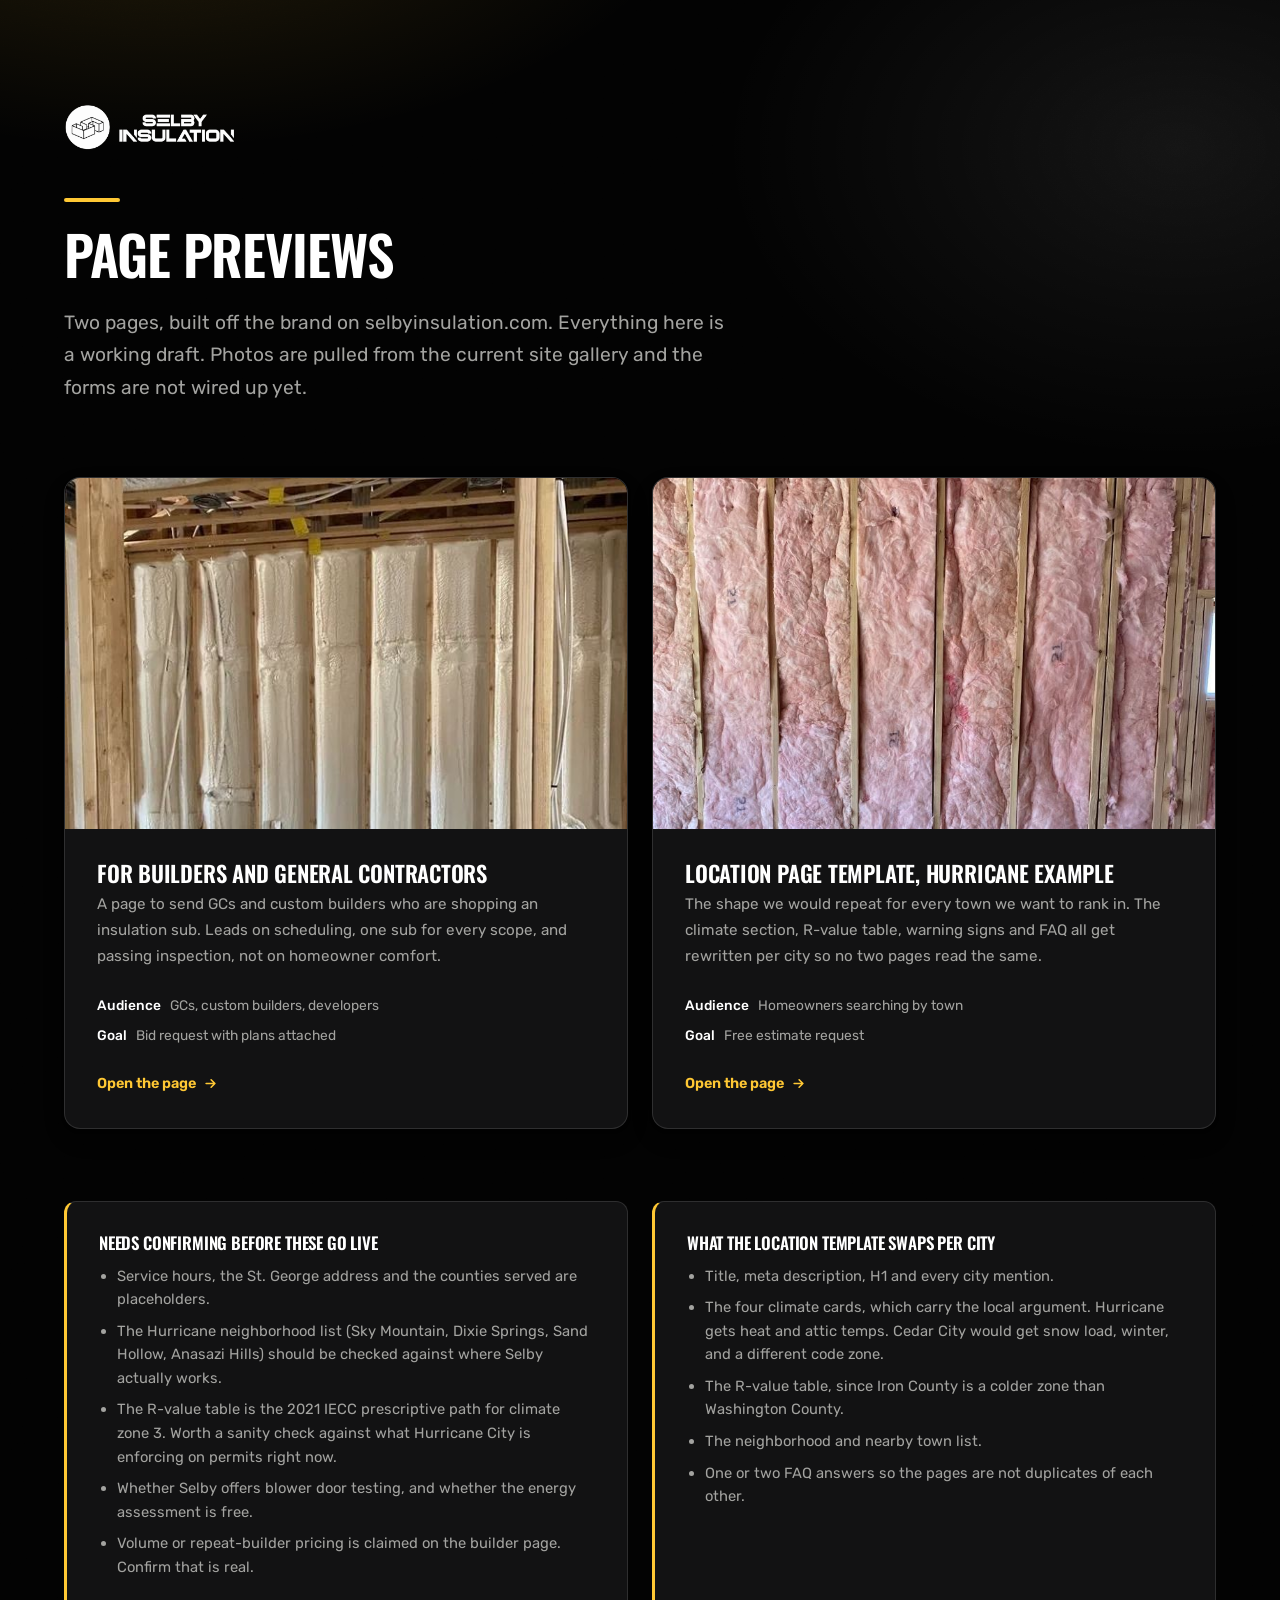
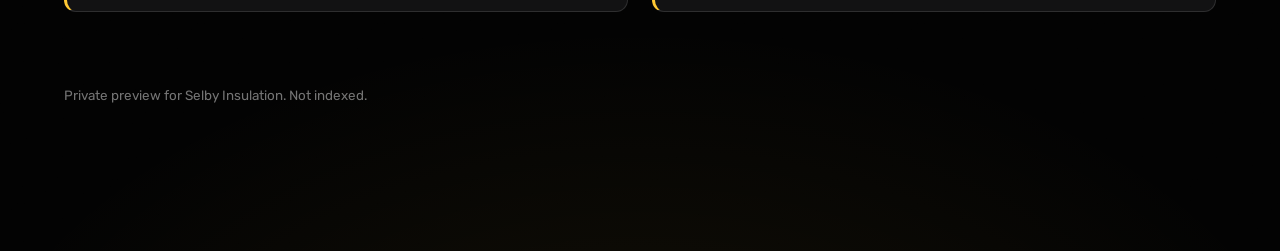
==== index.html @ 3b9122f4 "Selby Insulation preview: builder page and Hurricane location template Co-Authored-By: Claude Opus 5" ====
<!doctype html>
<html lang="en">
<head>
<meta charset="utf-8">
<meta name="viewport" content="width=device-width, initial-scale=1">
<title>Selby Insulation | Page Previews</title>
<meta name="description" content="Preview pages built for Selby Insulation: a builder and general contractor landing page, and a location service page template.">
<meta name="robots" content="noindex, nofollow">
<link rel="preconnect" href="https://fonts.googleapis.com">
<link rel="preconnect" href="https://fonts.gstatic.com" crossorigin>
<link href="https://fonts.googleapis.com/css2?family=Oswald:wght@400;500;600;700&family=Rubik:wght@300;400;500;600&display=swap" rel="stylesheet">
<link rel="stylesheet" href="assets/site.css">
<link rel="icon" href="assets/selby-logo-dark.png">
<style>
  .choice {
    display: block; text-decoration: none; color: inherit;
    background: var(--ink-2); border: 1px solid var(--line-dark);
    border-radius: 16px; overflow: hidden; box-shadow: var(--e2);
    transition: transform .34s var(--spring), box-shadow .34s var(--spring);
  }
  .choice:hover { transform: translateY(-6px); box-shadow: var(--e3); }
  .choice:active { transform: translateY(-1px); }
  .choice:focus-visible { outline: 3px solid var(--gold); outline-offset: 4px; }
  .choice-shot { position: relative; aspect-ratio: 16/10; overflow: hidden; background: #000; }
  .choice-shot img { width: 100%; height: 100%; object-fit: cover; object-position: top center; transition: transform .6s var(--spring); }
  .choice:hover .choice-shot img { transform: scale(1.03); }
  .choice-body { padding: var(--s4); }
  .choice-body h3 { color: #fff; margin-bottom: .5rem; }
  .choice-body p { color: var(--muted-dark); font-size: .95rem; }
  .choice-go {
    display: inline-flex; align-items: center; gap: .45rem;
    margin-top: var(--s3); font-size: .9rem; font-weight: 600; color: var(--gold);
  }
  .meta-list { list-style: none; margin: var(--s3) 0 0; padding: 0; display: grid; gap: .45rem; }
  .meta-list li { font-size: .86rem; color: var(--muted-dark); display: flex; gap: .55rem; }
  .meta-list strong { color: #fff; font-weight: 500; }
  .note {
    background: var(--ink-2); border: 1px solid var(--line-dark); border-left: 3px solid var(--gold);
    border-radius: 12px; padding: var(--s4);
  }
  .note h3 { color: #fff; font-size: 1.05rem; margin-bottom: .8rem; }
  .note ul { margin: 0; padding-left: 1.1rem; display: grid; gap: .5rem; }
  .note li { font-size: .92rem; color: var(--muted-dark); line-height: 1.6; }
  @media (min-width: 880px) { .choices { grid-template-columns: 1fr 1fr; } }
</style>
</head>
<body style="background: var(--ink);">

<main class="deep grain" style="min-height:100vh; padding: var(--s7) 0 var(--s8);">
  <div class="wrap">

    <img src="assets/selby-lockup-light.png" alt="Selby Insulation" style="height:46px; width:auto; display:block;">

    <div style="max-width:60ch; margin-top:var(--s5);">
      <div class="rule-gold"></div>
      <h1 style="color:#fff; font-size:clamp(2.2rem,5vw,3.4rem);">Page previews</h1>
      <p class="lede lede-dark" style="margin-top:var(--s3);">
        Two pages, built off the brand on selbyinsulation.com. Everything here is a working draft.
        Photos are pulled from the current site gallery and the forms are not wired up yet.
      </p>
    </div>

    <div class="grid choices" style="margin-top:var(--s6);">

      <a class="choice" href="builders/">
        <div class="choice-shot">
          <img src="assets/gallery-009.jpg" alt="">
        </div>
        <div class="choice-body">
          <h3>For builders and general contractors</h3>
          <p>A page to send GCs and custom builders who are shopping an insulation sub. Leads on
            scheduling, one sub for every scope, and passing inspection, not on homeowner comfort.</p>
          <ul class="meta-list">
            <li><strong>Audience</strong> GCs, custom builders, developers</li>
            <li><strong>Goal</strong> Bid request with plans attached</li>
          </ul>
          <span class="choice-go">Open the page
            <svg width="15" height="15" viewBox="0 0 24 24" fill="none" stroke="currentColor" stroke-width="2.6" stroke-linecap="round" stroke-linejoin="round" aria-hidden="true"><path d="M5 12h14M13 6l6 6-6 6"/></svg>
          </span>
        </div>
      </a>

      <a class="choice" href="hurricane-ut/">
        <div class="choice-shot">
          <img src="assets/gallery-005.jpg" alt="">
        </div>
        <div class="choice-body">
          <h3>Location page template, Hurricane example</h3>
          <p>The shape we would repeat for every town we want to rank in. The climate section, R-value
            table, warning signs and FAQ all get rewritten per city so no two pages read the same.</p>
          <ul class="meta-list">
            <li><strong>Audience</strong> Homeowners searching by town</li>
            <li><strong>Goal</strong> Free estimate request</li>
          </ul>
          <span class="choice-go">Open the page
            <svg width="15" height="15" viewBox="0 0 24 24" fill="none" stroke="currentColor" stroke-width="2.6" stroke-linecap="round" stroke-linejoin="round" aria-hidden="true"><path d="M5 12h14M13 6l6 6-6 6"/></svg>
          </span>
        </div>
      </a>

    </div>

    <div class="grid g2-lg" style="margin-top:var(--s6);">
      <div class="note">
        <h3>Needs confirming before these go live</h3>
        <ul>
          <li>Service hours, the St. George address and the counties served are placeholders.</li>
          <li>The Hurricane neighborhood list (Sky Mountain, Dixie Springs, Sand Hollow, Anasazi Hills) should be checked against where Selby actually works.</li>
          <li>The R-value table is the 2021 IECC prescriptive path for climate zone 3. Worth a sanity check against what Hurricane City is enforcing on permits right now.</li>
          <li>Whether Selby offers blower door testing, and whether the energy assessment is free.</li>
          <li>Volume or repeat-builder pricing is claimed on the builder page. Confirm that is real.</li>
        </ul>
      </div>
      <div class="note">
        <h3>What the location template swaps per city</h3>
        <ul>
          <li>Title, meta description, H1 and every city mention.</li>
          <li>The four climate cards, which carry the local argument. Hurricane gets heat and attic temps. Cedar City would get snow load, winter, and a different code zone.</li>
          <li>The R-value table, since Iron County is a colder zone than Washington County.</li>
          <li>The neighborhood and nearby town list.</li>
          <li>One or two FAQ answers so the pages are not duplicates of each other.</li>
        </ul>
      </div>
    </div>

    <p style="margin-top:var(--s6); font-size:.84rem; color:rgba(255,255,255,.45);">
      Private preview for Selby Insulation. Not indexed.
    </p>

  </div>
</main>

</body>
</html>
---- assets/site.css ----
/* Selby Insulation — shared preview styles
   Brand pulled from selbyinsulation.com: Oswald headings, Rubik body,
   black/white logo, gold accent rgba(255,200,52,1), 50px pill buttons. */

:root {
  --ink:        #020202;
  --ink-2:      #121213;   /* elevated dark surface */
  --ink-3:      #1d1d1f;   /* floating dark surface */
  --paper:      #ffffff;
  --bone:       #f5f4f2;   /* elevated light surface */
  --bone-2:     #ebe9e5;   /* floating light surface */
  --gold:       #ffc834;
  --gold-deep:  #e3a800;
  --muted:      #5c5c5c;
  --muted-dark: #a3a3a0;
  --line:       rgba(2, 2, 2, 0.11);
  --line-dark:  rgba(255, 255, 255, 0.12);

  /* spacing scale */
  --s1: 0.5rem;
  --s2: 1rem;
  --s3: 1.5rem;
  --s4: 2rem;
  --s5: 3rem;
  --s6: 4.5rem;
  --s7: 6.5rem;
  --s8: 9rem;

  /* elevation: neutral, dark, layered. never a colored glow. */
  --e1: 0 1px 2px rgba(0,0,0,.06), 0 2px 8px rgba(0,0,0,.05);
  --e2: 0 2px 4px rgba(0,0,0,.07), 0 10px 26px rgba(0,0,0,.08);
  --e3: 0 4px 8px rgba(0,0,0,.09), 0 20px 52px rgba(0,0,0,.13);

  --spring: cubic-bezier(.22,.9,.26,1);
}

* { box-sizing: border-box; }

html { scroll-behavior: smooth; }

body {
  margin: 0;
  background: var(--paper);
  color: var(--ink);
  font-family: Rubik, system-ui, -apple-system, sans-serif;
  font-size: 17px;
  font-weight: 400;
  line-height: 1.7;
  -webkit-font-smoothing: antialiased;
}

h1, h2, h3, h4, .display {
  font-family: Oswald, "Arial Narrow", system-ui, sans-serif;
  font-weight: 600;
  line-height: 1.04;
  letter-spacing: -0.02em;
  margin: 0;
  text-transform: uppercase;
}

h1 { font-size: clamp(2.5rem, 6.4vw, 4.4rem); }
h2 { font-size: clamp(1.9rem, 4.1vw, 2.9rem); }
h3 { font-size: clamp(1.15rem, 2vw, 1.4rem); letter-spacing: -0.01em; }
h4 { font-size: 1rem; letter-spacing: 0.01em; }

p { margin: 0 0 1.1em; }
p:last-child { margin-bottom: 0; }

a { color: inherit; }

/* ---------- layout ---------- */
.wrap { width: 100%; max-width: 1200px; margin: 0 auto; padding: 0 var(--s3); }
.wrap-tight { max-width: 880px; }
.section { padding: var(--s7) 0; }
.section-sm { padding: var(--s6) 0; }

.lede {
  font-size: clamp(1.05rem, 1.7vw, 1.2rem);
  line-height: 1.7;
  color: var(--muted);
}
.on-dark .lede, .lede-dark { color: var(--muted-dark); }

.rule-gold {
  width: 56px; height: 4px; background: var(--gold);
  border-radius: 2px; margin-bottom: var(--s3);
}

/* ---------- surfaces ---------- */
.surface-bone { background: var(--bone); }
.surface-ink  { background: var(--ink); color: var(--paper); }
.surface-ink h1, .surface-ink h2, .surface-ink h3, .surface-ink h4 { color: var(--paper); }

/* layered radial gradients + grain for dark sections */
.deep {
  position: relative;
  background:
    radial-gradient(900px 480px at 12% -8%,  rgba(255,200,52,.14), transparent 62%),
    radial-gradient(760px 520px at 92% 8%,   rgba(255,255,255,.07), transparent 60%),
    radial-gradient(1100px 700px at 50% 112%, rgba(255,200,52,.07), transparent 64%),
    var(--ink);
  isolation: isolate;
}
.grain::after {
  content: "";
  position: absolute; inset: 0;
  pointer-events: none;
  opacity: .5;
  mix-blend-mode: overlay;
  background-image: url("data:image/svg+xml,%3Csvg xmlns='http://www.w3.org/2000/svg' width='180' height='180'%3E%3Cfilter id='n'%3E%3CfeTurbulence type='fractalNoise' baseFrequency='.85' numOctaves='3' stitchTiles='stitch'/%3E%3CfeColorMatrix type='saturate' values='0'/%3E%3C/filter%3E%3Crect width='180' height='180' filter='url(%23n)' opacity='.42'/%3E%3C/svg%3E");
}
.deep > * { position: relative; z-index: 1; }

/* ---------- buttons ---------- */
.btn {
  position: relative;
  display: inline-flex; align-items: center; justify-content: center; gap: .55rem;
  font-family: Rubik, sans-serif;
  font-size: .95rem; font-weight: 600; letter-spacing: .005em;
  line-height: 1;
  padding: 1.0rem 1.75rem;
  border-radius: 50px;
  border: 1.5px solid transparent;
  text-decoration: none;
  cursor: pointer;
  overflow: hidden;
  transition: transform .28s var(--spring), opacity .2s linear;
  will-change: transform;
}
.btn > * { position: relative; z-index: 1; }
.btn::before {
  content: ""; position: absolute; inset: 0; z-index: 0;
  opacity: 0; transition: opacity .25s var(--spring);
}
.btn:hover { transform: translateY(-2px); }
.btn:hover::before { opacity: 1; }
.btn:active { transform: translateY(0) scale(.985); }
.btn:focus-visible { outline: 3px solid var(--gold); outline-offset: 3px; }

.btn-gold { background: var(--gold); color: var(--ink); box-shadow: var(--e2); }
.btn-gold::before { background: var(--gold-deep); }
.btn-gold:focus-visible { outline-color: var(--paper); }

.btn-ink { background: var(--ink); color: var(--paper); box-shadow: var(--e2); }
.btn-ink::before { background: #2a2a2c; }

.btn-ghost-dark { background: transparent; color: var(--paper); border-color: rgba(255,255,255,.4); }
.btn-ghost-dark::before { background: rgba(255,255,255,.1); }

.btn-ghost-light { background: transparent; color: var(--ink); border-color: rgba(2,2,2,.25); }
.btn-ghost-light::before { background: rgba(2,2,2,.06); }
.btn-ghost-light:focus-visible { outline-color: var(--ink); }

/* ---------- header ---------- */
.site-header {
  position: sticky; top: 0; z-index: 60;
  background: rgba(2,2,2,.94);
  backdrop-filter: blur(10px);
  border-bottom: 1px solid var(--line-dark);
}
.header-row {
  display: flex; align-items: center; justify-content: space-between;
  gap: var(--s3); min-height: 76px;
}
.brand { display: inline-flex; align-items: center; transition: opacity .2s linear; }
.brand img { height: 40px; width: auto; display: block; }
.brand:hover { opacity: .78; }
.brand:focus-visible { outline: 3px solid var(--gold); outline-offset: 5px; border-radius: 4px; }

.nav { display: none; gap: var(--s3); align-items: center; }
.nav a {
  font-size: .9rem; font-weight: 500; color: rgba(255,255,255,.76);
  text-decoration: none; padding: .4rem 0; position: relative;
  transition: opacity .2s linear;
}
.nav a::after {
  content: ""; position: absolute; left: 0; right: 0; bottom: 0; height: 2px;
  background: var(--gold); transform: scaleX(0); transform-origin: left;
  transition: transform .3s var(--spring);
}
.nav a:hover { opacity: 1; color: #fff; }
.nav a:hover::after { transform: scaleX(1); }
.nav a:focus-visible { outline: 3px solid var(--gold); outline-offset: 4px; border-radius: 3px; }

.header-cta { display: flex; align-items: center; gap: var(--s2); }
.phone-link {
  display: none; align-items: center; gap: .45rem;
  font-family: Oswald, sans-serif; font-size: 1.15rem; font-weight: 600;
  letter-spacing: .01em; color: #fff; text-decoration: none;
  transition: opacity .2s linear, transform .25s var(--spring);
}
.phone-link:hover { opacity: .8; transform: translateY(-1px); }
.phone-link:active { transform: translateY(0); }
.phone-link:focus-visible { outline: 3px solid var(--gold); outline-offset: 4px; border-radius: 4px; }

.phone-icon {
  display: inline-flex; align-items: center; justify-content: center;
  width: 44px; height: 44px; border-radius: 50%;
  border: 1.5px solid rgba(255,255,255,.35); color: #fff;
  transition: transform .25s var(--spring), opacity .2s linear;
}
.phone-icon:hover { transform: translateY(-2px); opacity: .85; }
.phone-icon:active { transform: translateY(0) scale(.96); }
.phone-icon:focus-visible { outline: 3px solid var(--gold); outline-offset: 3px; }

@media (min-width: 900px)  { .nav { display: flex; } }
@media (min-width: 680px)  { .phone-link { display: inline-flex; } .phone-icon { display: none; } }

/* ---------- trust bar ---------- */
.trustbar {
  background: var(--gold); color: var(--ink);
  font-size: .86rem; font-weight: 500;
}
.trustbar ul {
  list-style: none; margin: 0; padding: .7rem 0;
  display: flex; flex-wrap: wrap; justify-content: center;
  gap: .4rem var(--s4);
}
.trustbar li { display: flex; align-items: center; gap: .45rem; }
.trustbar svg { flex: none; }

/* ---------- cards ---------- */
.grid { display: grid; gap: var(--s3); }
@media (min-width: 640px) { .g2 { grid-template-columns: repeat(2, 1fr); } }
@media (min-width: 980px) { .g3 { grid-template-columns: repeat(3, 1fr); } }
@media (min-width: 980px) { .g2-lg { grid-template-columns: repeat(2, 1fr); } }
@media (min-width: 1040px) { .g4 { grid-template-columns: repeat(4, 1fr); } }

.card {
  background: var(--paper);
  border: 1px solid var(--line);
  border-radius: 14px;
  padding: var(--s4);
  box-shadow: var(--e1);
  transition: transform .34s var(--spring), box-shadow .34s var(--spring);
}
.card:hover { transform: translateY(-4px); box-shadow: var(--e3); }
.card h3 { margin-bottom: .6rem; }
.card p { font-size: .97rem; color: var(--muted); }

.card-dark {
  background: var(--ink-2);
  border: 1px solid var(--line-dark);
  color: var(--paper);
}
.card-dark p { color: var(--muted-dark); }

.card-num {
  font-family: Oswald, sans-serif; font-size: 1.05rem; font-weight: 600;
  width: 40px; height: 40px; border-radius: 50%;
  display: inline-flex; align-items: center; justify-content: center;
  background: var(--gold); color: var(--ink);
  margin-bottom: var(--s2);
}

.icon-chip {
  width: 44px; height: 44px; border-radius: 12px;
  display: inline-flex; align-items: center; justify-content: center;
  background: var(--ink); color: var(--gold);
  margin-bottom: var(--s3);
}
.card-dark .icon-chip { background: var(--gold); color: var(--ink); }

/* ---------- stats ---------- */
.stat-row { display: grid; gap: var(--s3); grid-template-columns: repeat(2, 1fr); }
@media (min-width: 820px) { .stat-row { grid-template-columns: repeat(4, 1fr); } }
.stat-num {
  font-family: Oswald, sans-serif; font-weight: 600;
  font-size: clamp(2rem, 3.4vw, 2.7rem); line-height: 1; letter-spacing: -0.02em;
}
.stat-label { font-size: .88rem; line-height: 1.45; color: var(--muted-dark); margin-top: .5rem; }
.surface-bone .stat-label, .on-light .stat-label { color: var(--muted); }

/* ---------- photos ---------- */
.photo {
  position: relative; overflow: hidden; border-radius: 14px;
  background: var(--bone-2); isolation: isolate;
}
.photo img {
  display: block; width: 100%; height: 100%; object-fit: cover;
  transition: transform .6s var(--spring);
}
.photo::before { /* color treatment layer */
  content: ""; position: absolute; inset: 0; z-index: 2;
  background: #cfc9bf;
  mix-blend-mode: multiply;
  opacity: .22;
  pointer-events: none;
}
.photo::after { /* legibility gradient */
  content: ""; position: absolute; inset: 0; z-index: 3;
  background: linear-gradient(to top, rgba(0,0,0,.6), rgba(0,0,0,.08) 46%, transparent 72%);
  pointer-events: none;
}
.photo-cap {
  position: absolute; z-index: 4; left: var(--s3); right: var(--s3); bottom: var(--s3);
  color: #fff; font-size: .88rem; font-weight: 500; line-height: 1.4;
}
a.photo:hover img, .photo-zoom:hover img { transform: scale(1.045); }

/* ---------- lists ---------- */
.ticklist { list-style: none; margin: 0; padding: 0; display: grid; gap: .85rem; }
.ticklist li { display: flex; gap: .7rem; align-items: flex-start; font-size: .98rem; line-height: 1.6; }
.ticklist svg { flex: none; margin-top: .28rem; color: var(--gold); }

/* ---------- spec table ---------- */
.spec {
  width: 100%; border-collapse: collapse; font-size: .96rem;
  background: var(--paper); border-radius: 14px; overflow: hidden;
  box-shadow: var(--e1); border: 1px solid var(--line);
}
.spec th, .spec td { text-align: left; padding: .95rem 1.1rem; border-bottom: 1px solid var(--line); }
.spec thead th {
  font-family: Oswald, sans-serif; font-weight: 600; text-transform: uppercase;
  letter-spacing: .01em; font-size: .9rem; background: var(--ink); color: var(--paper);
  border-bottom: none;
}
.spec tbody tr:last-child td { border-bottom: none; }
.spec tbody tr:nth-child(even) { background: var(--bone); }
.spec td:first-child { font-weight: 500; }

/* ---------- chips ---------- */
.chips { list-style: none; margin: 0; padding: 0; display: flex; flex-wrap: wrap; gap: .6rem; }
.chips li {
  font-size: .88rem; font-weight: 500; line-height: 1;
  padding: .62rem 1rem; border-radius: 50px;
  background: var(--paper); border: 1px solid var(--line); color: var(--ink);
  box-shadow: var(--e1);
}

/* ---------- FAQ ---------- */
.faq { border-top: 1px solid var(--line); }
.faq details { border-bottom: 1px solid var(--line); }
.faq summary {
  list-style: none; cursor: pointer; padding: 1.3rem 2.5rem 1.3rem 0; position: relative;
  font-family: Oswald, sans-serif; font-weight: 500; text-transform: uppercase;
  letter-spacing: -0.005em; font-size: clamp(1.02rem, 1.7vw, 1.18rem); line-height: 1.3;
  transition: opacity .2s linear;
}
.faq summary::-webkit-details-marker { display: none; }
.faq summary:hover { opacity: .68; }
.faq summary:focus-visible { outline: 3px solid var(--ink); outline-offset: 2px; border-radius: 4px; }
.faq summary::after {
  content: ""; position: absolute; right: .35rem; top: 50%;
  width: 13px; height: 13px; margin-top: -8px;
  border-right: 2.5px solid var(--ink); border-bottom: 2.5px solid var(--ink);
  transform: rotate(45deg);
  transition: transform .3s var(--spring);
}
.faq details[open] summary::after { transform: rotate(-135deg); margin-top: -3px; }
.faq .faq-body { padding: 0 0 1.4rem; color: var(--muted); font-size: .98rem; max-width: 70ch; }

/* ---------- form ---------- */
.form-card {
  background: var(--paper); border-radius: 18px; padding: var(--s4);
  box-shadow: var(--e3); border: 1px solid var(--line);
}
.field { display: block; margin-bottom: var(--s3); }
.field span {
  display: block; font-size: .82rem; font-weight: 500; letter-spacing: .01em;
  margin-bottom: .4rem; color: var(--muted);
}
.field input, .field select, .field textarea {
  width: 100%; font-family: Rubik, sans-serif; font-size: .97rem; color: var(--ink);
  padding: .8rem .95rem; border: 1.5px solid var(--line); border-radius: 10px;
  background: var(--bone);
}
.field textarea { min-height: 110px; resize: vertical; }
.field input:focus, .field select:focus, .field textarea:focus {
  outline: 3px solid var(--gold); outline-offset: 1px; border-color: var(--ink);
}
.form-note { font-size: .8rem; color: var(--muted); margin-top: var(--s2); line-height: 1.6; }

/* ---------- footer ---------- */
.site-footer { background: var(--ink); color: var(--muted-dark); font-size: .93rem; }
.site-footer a { color: rgba(255,255,255,.8); text-decoration: none; transition: opacity .2s linear; }
.site-footer a:hover { opacity: .65; }
.site-footer a:focus-visible { outline: 3px solid var(--gold); outline-offset: 3px; border-radius: 3px; }
.footer-grid { display: grid; gap: var(--s5); padding: var(--s6) 0 var(--s4); }
@media (min-width: 820px) { .footer-grid { grid-template-columns: 1.4fr 1fr 1fr; } }
.footer-head {
  font-family: Rubik, sans-serif; font-size: .95rem; font-weight: 500;
  color: #fff; margin-bottom: .9rem; text-transform: none; letter-spacing: 0;
}
.footer-list { list-style: none; margin: 0; padding: 0; display: grid; gap: .55rem; }
.footer-bottom {
  border-top: 1px solid var(--line-dark); padding: var(--s3) 0 var(--s4);
  display: grid; gap: var(--s3); justify-items: center; text-align: center;
  font-size: .82rem; color: rgba(255,255,255,.5);
}
.agency-credit { display: inline-flex; align-items: center; gap: .6rem; opacity: .7; transition: opacity .2s linear; }
.agency-credit:hover { opacity: 1; }
.agency-credit img { height: 25px; width: auto; display: block; }
.agency-credit span { font-size: .78rem; }

/* ---------- preview ribbon ---------- */
.preview-ribbon {
  background: var(--ink-3); color: rgba(255,255,255,.72);
  font-size: .78rem; letter-spacing: .01em;
  border-bottom: 1px solid var(--line-dark);
}
.preview-ribbon .wrap {
  display: flex; flex-wrap: wrap; gap: .4rem 1rem;
  align-items: center; justify-content: center; padding-top: .5rem; padding-bottom: .5rem;
}
.preview-ribbon a { color: var(--gold); text-decoration: none; font-weight: 500; transition: opacity .2s linear; }
.preview-ribbon a:hover { opacity: .7; }
.preview-ribbon a:focus-visible { outline: 2px solid var(--gold); outline-offset: 3px; border-radius: 3px; }

@media (prefers-reduced-motion: reduce) {
  *, *::before, *::after { transition-duration: .01ms !important; animation-duration: .01ms !important; }
  html { scroll-behavior: auto; }
}
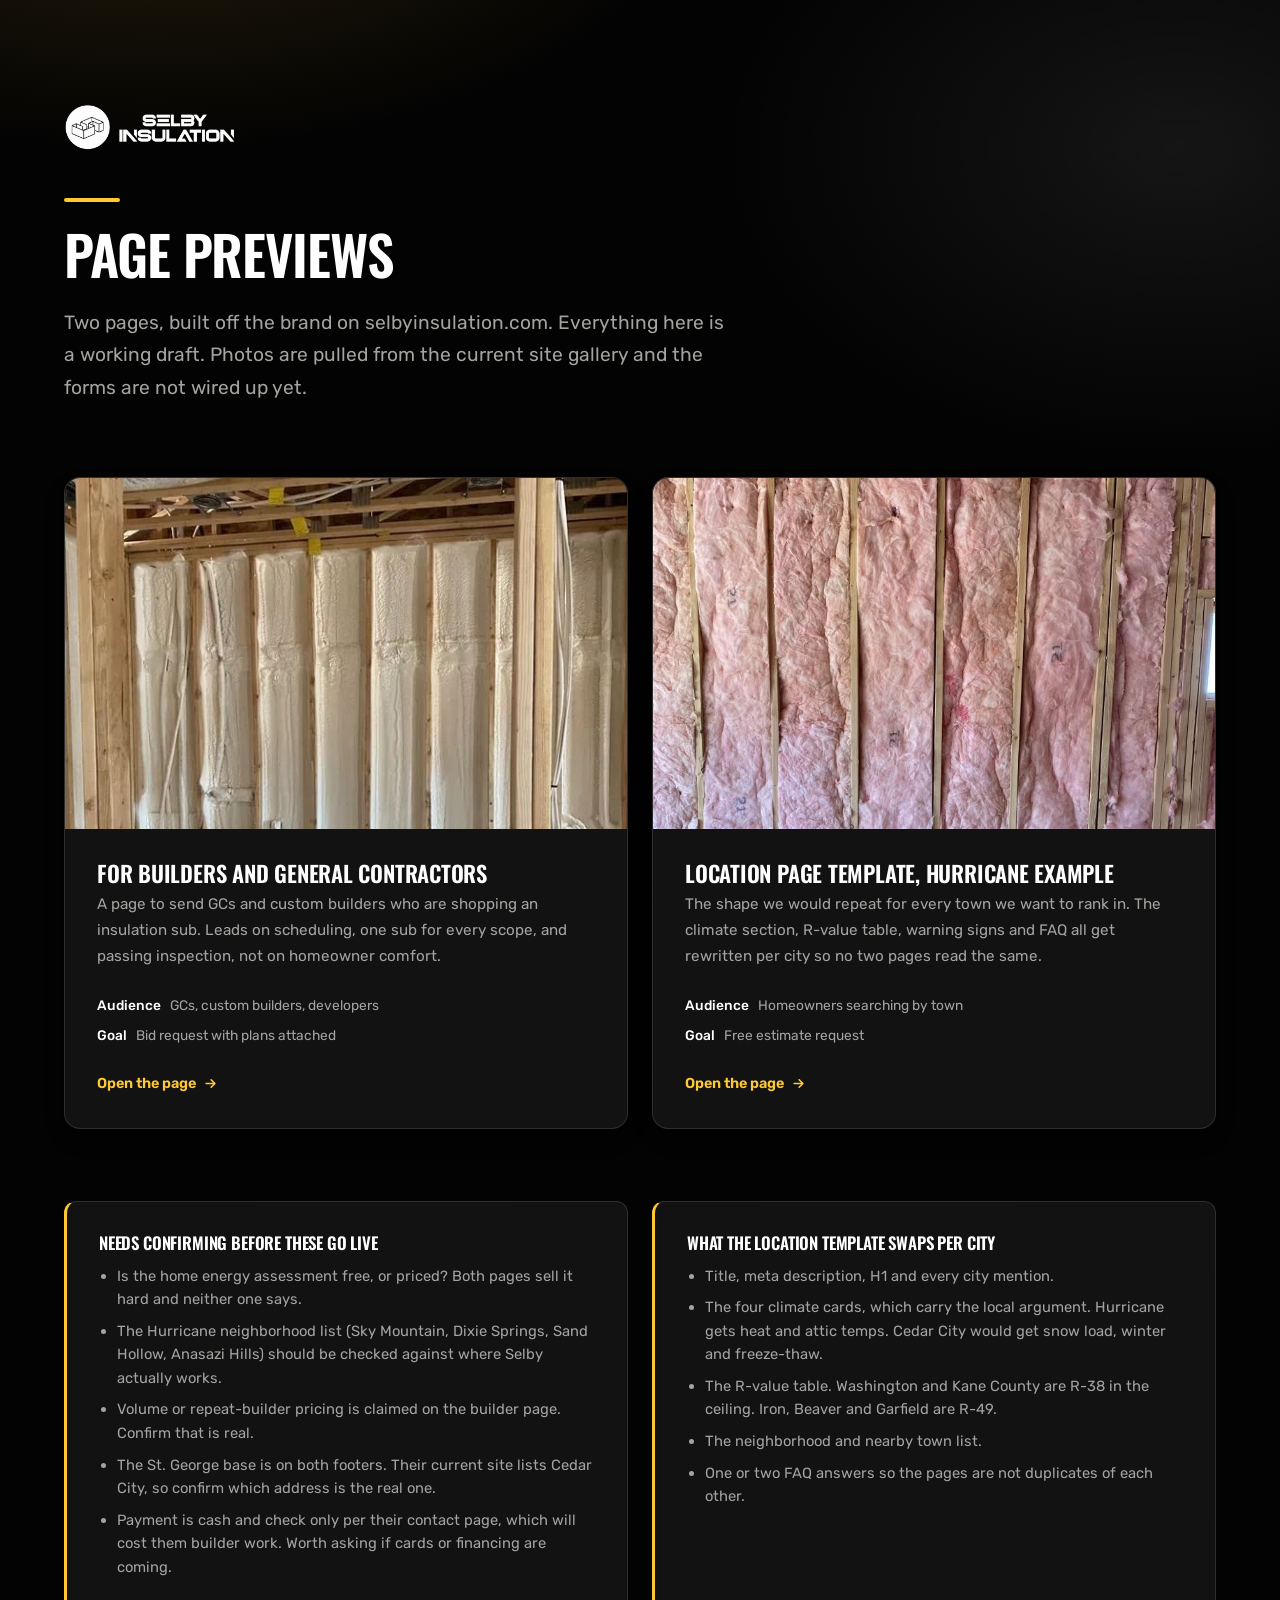
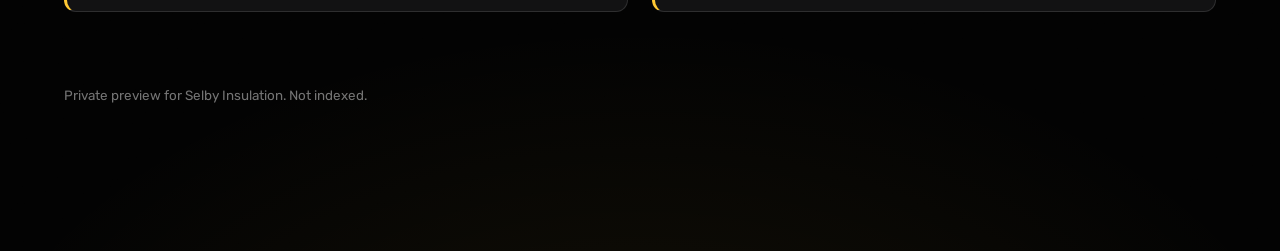
==== commit 78db3ec5: "Correct ceiling R-value to R-38 for Washington County; add verified service facts Co-Authored-By: Cl" ====
--- a/index.html
+++ b/index.html
@@ -104,19 +104,19 @@
       <div class="note">
         <h3>Needs confirming before these go live</h3>
         <ul>
-          <li>Service hours, the St. George address and the counties served are placeholders.</li>
+          <li>Is the home energy assessment free, or priced? Both pages sell it hard and neither one says.</li>
           <li>The Hurricane neighborhood list (Sky Mountain, Dixie Springs, Sand Hollow, Anasazi Hills) should be checked against where Selby actually works.</li>
-          <li>The R-value table is the 2021 IECC prescriptive path for climate zone 3. Worth a sanity check against what Hurricane City is enforcing on permits right now.</li>
-          <li>Whether Selby offers blower door testing, and whether the energy assessment is free.</li>
           <li>Volume or repeat-builder pricing is claimed on the builder page. Confirm that is real.</li>
+          <li>The St. George base is on both footers. Their current site lists Cedar City, so confirm which address is the real one.</li>
+          <li>Payment is cash and check only per their contact page, which will cost them builder work. Worth asking if cards or financing are coming.</li>
         </ul>
       </div>
       <div class="note">
         <h3>What the location template swaps per city</h3>
         <ul>
           <li>Title, meta description, H1 and every city mention.</li>
-          <li>The four climate cards, which carry the local argument. Hurricane gets heat and attic temps. Cedar City would get snow load, winter, and a different code zone.</li>
-          <li>The R-value table, since Iron County is a colder zone than Washington County.</li>
+          <li>The four climate cards, which carry the local argument. Hurricane gets heat and attic temps. Cedar City would get snow load, winter and freeze-thaw.</li>
+          <li>The R-value table. Washington and Kane County are R-38 in the ceiling. Iron, Beaver and Garfield are R-49.</li>
           <li>The neighborhood and nearby town list.</li>
           <li>One or two FAQ answers so the pages are not duplicates of each other.</li>
         </ul>
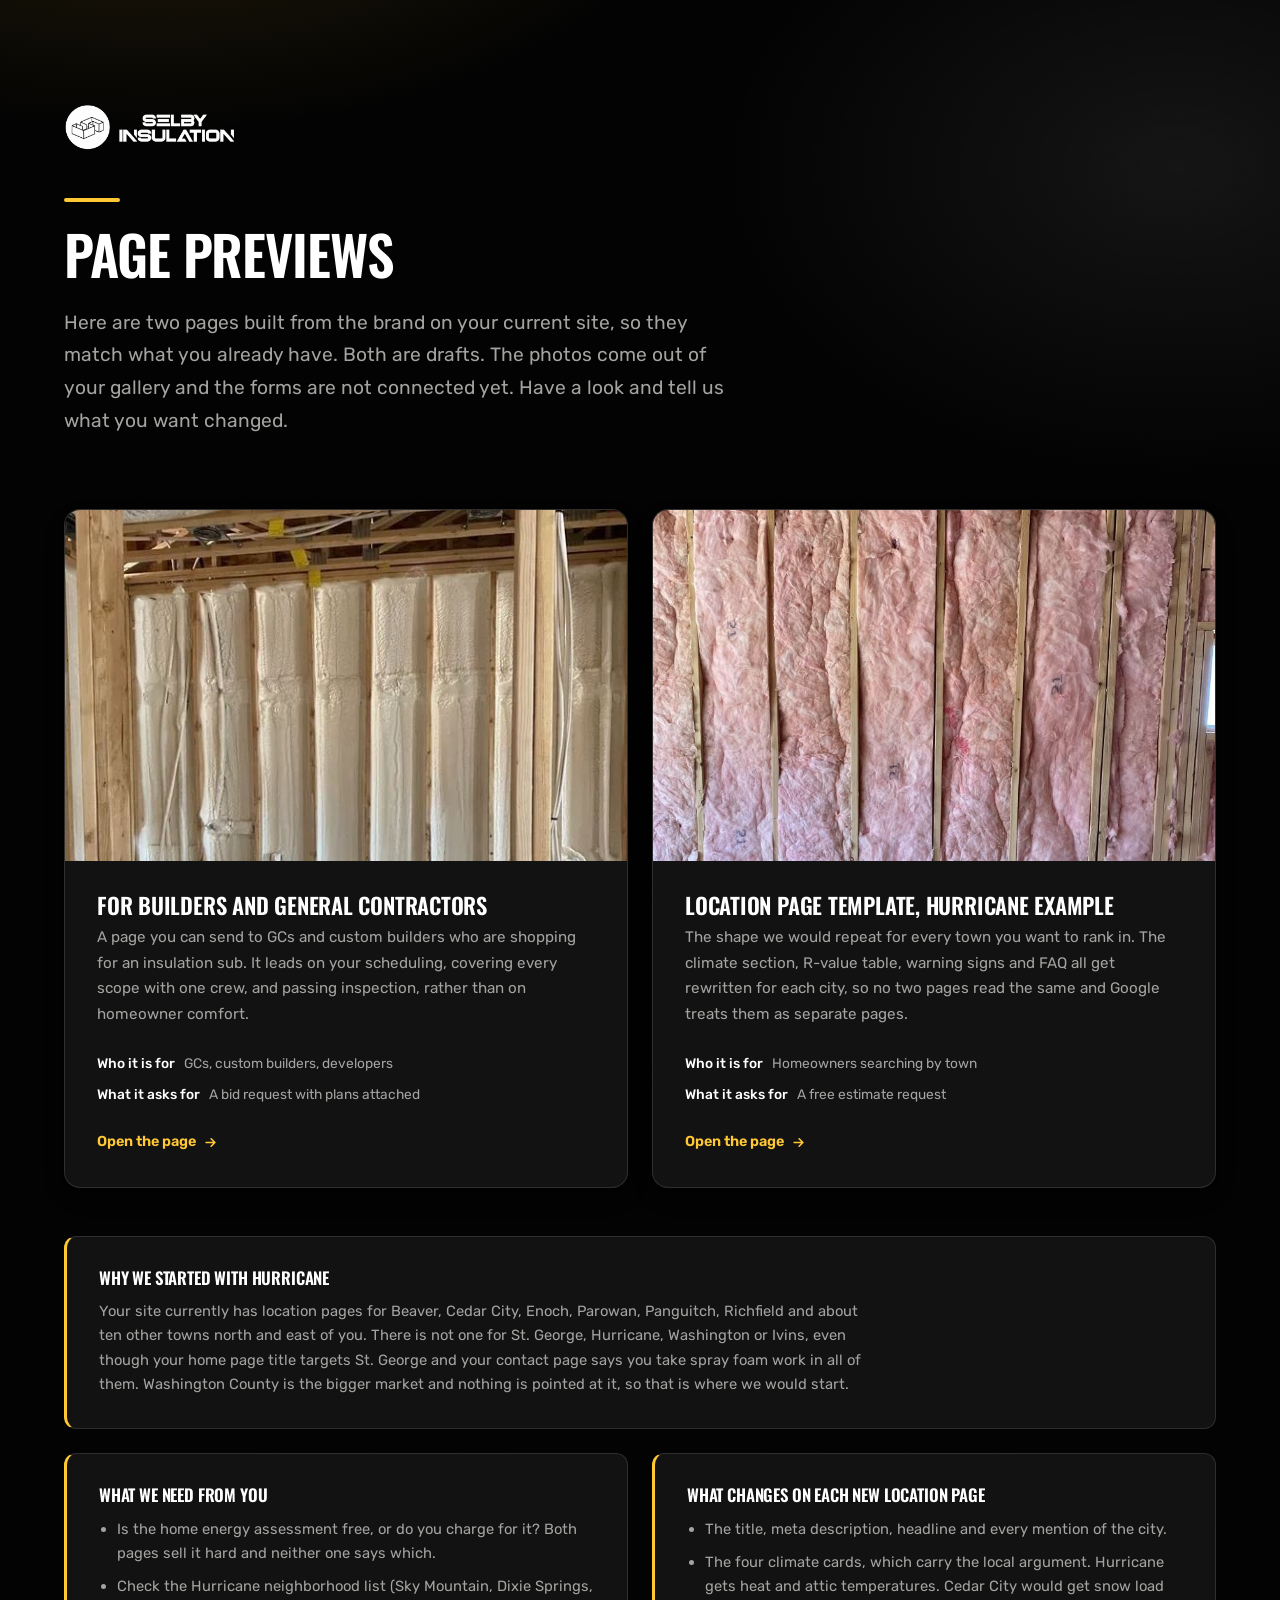
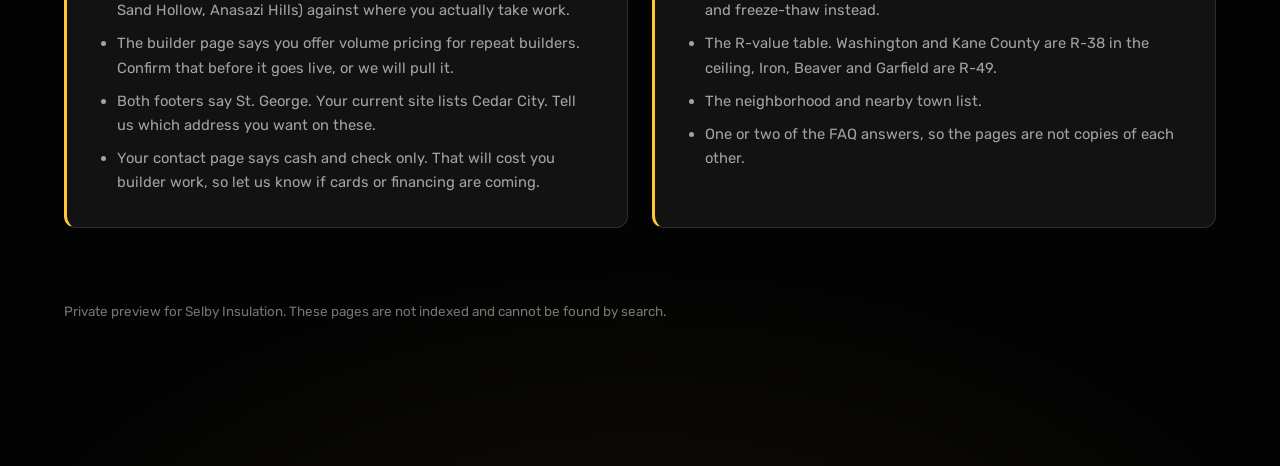
==== commit 0a3d5d28: "Rewrite the preview hub so it speaks to Selby, not about them Co-Authored-By: Claude Opus 5 (1M cont" ====
--- a/index.html
+++ b/index.html
@@ -4,7 +4,7 @@
 <meta charset="utf-8">
 <meta name="viewport" content="width=device-width, initial-scale=1">
 <title>Selby Insulation | Page Previews</title>
-<meta name="description" content="Preview pages built for Selby Insulation: a builder and general contractor landing page, and a location service page template.">
+<meta name="description" content="Two draft pages for Selby Insulation: a landing page for builders and general contractors, and a location page template using Hurricane as the example.">
 <meta name="robots" content="noindex, nofollow">
 <link rel="preconnect" href="https://fonts.googleapis.com">
 <link rel="preconnect" href="https://fonts.gstatic.com" crossorigin>
@@ -39,8 +39,9 @@
     border-radius: 12px; padding: var(--s4);
   }
   .note h3 { color: #fff; font-size: 1.05rem; margin-bottom: .8rem; }
-  .note ul { margin: 0; padding-left: 1.1rem; display: grid; gap: .5rem; }
-  .note li { font-size: .92rem; color: var(--muted-dark); line-height: 1.6; }
+  .note p, .note li { font-size: .92rem; color: var(--muted-dark); line-height: 1.65; }
+  .note ul { margin: 0; padding-left: 1.1rem; display: grid; gap: .55rem; }
+  .note-wide p { max-width: 86ch; }
   @media (min-width: 880px) { .choices { grid-template-columns: 1fr 1fr; } }
 </style>
 </head>
@@ -51,12 +52,13 @@
 
     <img src="assets/selby-lockup-light.png" alt="Selby Insulation" style="height:46px; width:auto; display:block;">
 
-    <div style="max-width:60ch; margin-top:var(--s5);">
+    <div style="max-width:62ch; margin-top:var(--s5);">
       <div class="rule-gold"></div>
       <h1 style="color:#fff; font-size:clamp(2.2rem,5vw,3.4rem);">Page previews</h1>
       <p class="lede lede-dark" style="margin-top:var(--s3);">
-        Two pages, built off the brand on selbyinsulation.com. Everything here is a working draft.
-        Photos are pulled from the current site gallery and the forms are not wired up yet.
+        Here are two pages built from the brand on your current site, so they match what you already
+        have. Both are drafts. The photos come out of your gallery and the forms are not connected
+        yet. Have a look and tell us what you want changed.
       </p>
     </div>
 
@@ -68,11 +70,12 @@
         </div>
         <div class="choice-body">
           <h3>For builders and general contractors</h3>
-          <p>A page to send GCs and custom builders who are shopping an insulation sub. Leads on
-            scheduling, one sub for every scope, and passing inspection, not on homeowner comfort.</p>
+          <p>A page you can send to GCs and custom builders who are shopping for an insulation sub. It
+            leads on your scheduling, covering every scope with one crew, and passing inspection,
+            rather than on homeowner comfort.</p>
           <ul class="meta-list">
-            <li><strong>Audience</strong> GCs, custom builders, developers</li>
-            <li><strong>Goal</strong> Bid request with plans attached</li>
+            <li><strong>Who it is for</strong> GCs, custom builders, developers</li>
+            <li><strong>What it asks for</strong> A bid request with plans attached</li>
           </ul>
           <span class="choice-go">Open the page
             <svg width="15" height="15" viewBox="0 0 24 24" fill="none" stroke="currentColor" stroke-width="2.6" stroke-linecap="round" stroke-linejoin="round" aria-hidden="true"><path d="M5 12h14M13 6l6 6-6 6"/></svg>
@@ -86,11 +89,12 @@
         </div>
         <div class="choice-body">
           <h3>Location page template, Hurricane example</h3>
-          <p>The shape we would repeat for every town we want to rank in. The climate section, R-value
-            table, warning signs and FAQ all get rewritten per city so no two pages read the same.</p>
+          <p>The shape we would repeat for every town you want to rank in. The climate section, R-value
+            table, warning signs and FAQ all get rewritten for each city, so no two pages read the
+            same and Google treats them as separate pages.</p>
           <ul class="meta-list">
-            <li><strong>Audience</strong> Homeowners searching by town</li>
-            <li><strong>Goal</strong> Free estimate request</li>
+            <li><strong>Who it is for</strong> Homeowners searching by town</li>
+            <li><strong>What it asks for</strong> A free estimate request</li>
           </ul>
           <span class="choice-go">Open the page
             <svg width="15" height="15" viewBox="0 0 24 24" fill="none" stroke="currentColor" stroke-width="2.6" stroke-linecap="round" stroke-linejoin="round" aria-hidden="true"><path d="M5 12h14M13 6l6 6-6 6"/></svg>
@@ -100,31 +104,47 @@
 
     </div>
 
-    <div class="grid g2-lg" style="margin-top:var(--s6);">
+    <div class="note note-wide" style="margin-top:var(--s5);">
+      <h3>Why we started with Hurricane</h3>
+      <p>Your site currently has location pages for Beaver, Cedar City, Enoch, Parowan, Panguitch,
+        Richfield and about ten other towns north and east of you. There is not one for St. George,
+        Hurricane, Washington or Ivins, even though your home page title targets St. George and your
+        contact page says you take spray foam work in all of them. Washington County is the bigger
+        market and nothing is pointed at it, so that is where we would start.</p>
+    </div>
+
+    <div class="grid g2-lg" style="margin-top:var(--s3);">
       <div class="note">
-        <h3>Needs confirming before these go live</h3>
+        <h3>What we need from you</h3>
         <ul>
-          <li>Is the home energy assessment free, or priced? Both pages sell it hard and neither one says.</li>
-          <li>The Hurricane neighborhood list (Sky Mountain, Dixie Springs, Sand Hollow, Anasazi Hills) should be checked against where Selby actually works.</li>
-          <li>Volume or repeat-builder pricing is claimed on the builder page. Confirm that is real.</li>
-          <li>The St. George base is on both footers. Their current site lists Cedar City, so confirm which address is the real one.</li>
-          <li>Payment is cash and check only per their contact page, which will cost them builder work. Worth asking if cards or financing are coming.</li>
+          <li>Is the home energy assessment free, or do you charge for it? Both pages sell it hard and
+            neither one says which.</li>
+          <li>Check the Hurricane neighborhood list (Sky Mountain, Dixie Springs, Sand Hollow, Anasazi
+            Hills) against where you actually take work.</li>
+          <li>The builder page says you offer volume pricing for repeat builders. Confirm that before
+            it goes live, or we will pull it.</li>
+          <li>Both footers say St. George. Your current site lists Cedar City. Tell us which address
+            you want on these.</li>
+          <li>Your contact page says cash and check only. That will cost you builder work, so let us
+            know if cards or financing are coming.</li>
         </ul>
       </div>
       <div class="note">
-        <h3>What the location template swaps per city</h3>
+        <h3>What changes on each new location page</h3>
         <ul>
-          <li>Title, meta description, H1 and every city mention.</li>
-          <li>The four climate cards, which carry the local argument. Hurricane gets heat and attic temps. Cedar City would get snow load, winter and freeze-thaw.</li>
-          <li>The R-value table. Washington and Kane County are R-38 in the ceiling. Iron, Beaver and Garfield are R-49.</li>
+          <li>The title, meta description, headline and every mention of the city.</li>
+          <li>The four climate cards, which carry the local argument. Hurricane gets heat and attic
+            temperatures. Cedar City would get snow load and freeze-thaw instead.</li>
+          <li>The R-value table. Washington and Kane County are R-38 in the ceiling, Iron, Beaver and
+            Garfield are R-49.</li>
           <li>The neighborhood and nearby town list.</li>
-          <li>One or two FAQ answers so the pages are not duplicates of each other.</li>
+          <li>One or two of the FAQ answers, so the pages are not copies of each other.</li>
         </ul>
       </div>
     </div>
 
     <p style="margin-top:var(--s6); font-size:.84rem; color:rgba(255,255,255,.45);">
-      Private preview for Selby Insulation. Not indexed.
+      Private preview for Selby Insulation. These pages are not indexed and cannot be found by search.
     </p>
 
   </div>
--- a/assets/site.css
+++ b/assets/site.css
@@ -319,6 +319,32 @@
 .spec tbody tr:nth-child(even) { background: var(--bone); }
 .spec td:first-child { font-weight: 500; }
 
+/* ---------- hero sub-line and badge list (mirrors their site hero) ---------- */
+.hero-sub {
+  font-family: Oswald, sans-serif; font-weight: 400;
+  font-size: clamp(1.05rem, 2vw, 1.35rem); letter-spacing: .005em;
+  text-transform: uppercase; color: var(--gold);
+  margin: .9rem 0 0;
+}
+.hero-badges {
+  list-style: none; margin: var(--s4) 0 0; padding: 0;
+  display: flex; flex-wrap: wrap; gap: .5rem .55rem;
+}
+.hero-badges li {
+  font-size: .82rem; font-weight: 500; line-height: 1; color: rgba(255,255,255,.9);
+  padding: .55rem .9rem; border-radius: 50px;
+  border: 1px solid rgba(255,255,255,.22);
+  background: rgba(255,255,255,.06);
+}
+
+/* ---------- free-estimate band ---------- */
+.band { background: var(--ink-2); border-top: 1px solid var(--line-dark); border-bottom: 1px solid var(--line-dark); }
+.band-inner {
+  display: flex; flex-wrap: wrap; align-items: center; justify-content: space-between;
+  gap: var(--s3); padding-top: var(--s5); padding-bottom: var(--s5);
+}
+.band h3 { font-size: clamp(1.3rem, 2.6vw, 1.75rem); }
+
 /* ---------- chips ---------- */
 .chips { list-style: none; margin: 0; padding: 0; display: flex; flex-wrap: wrap; gap: .6rem; }
 .chips li {
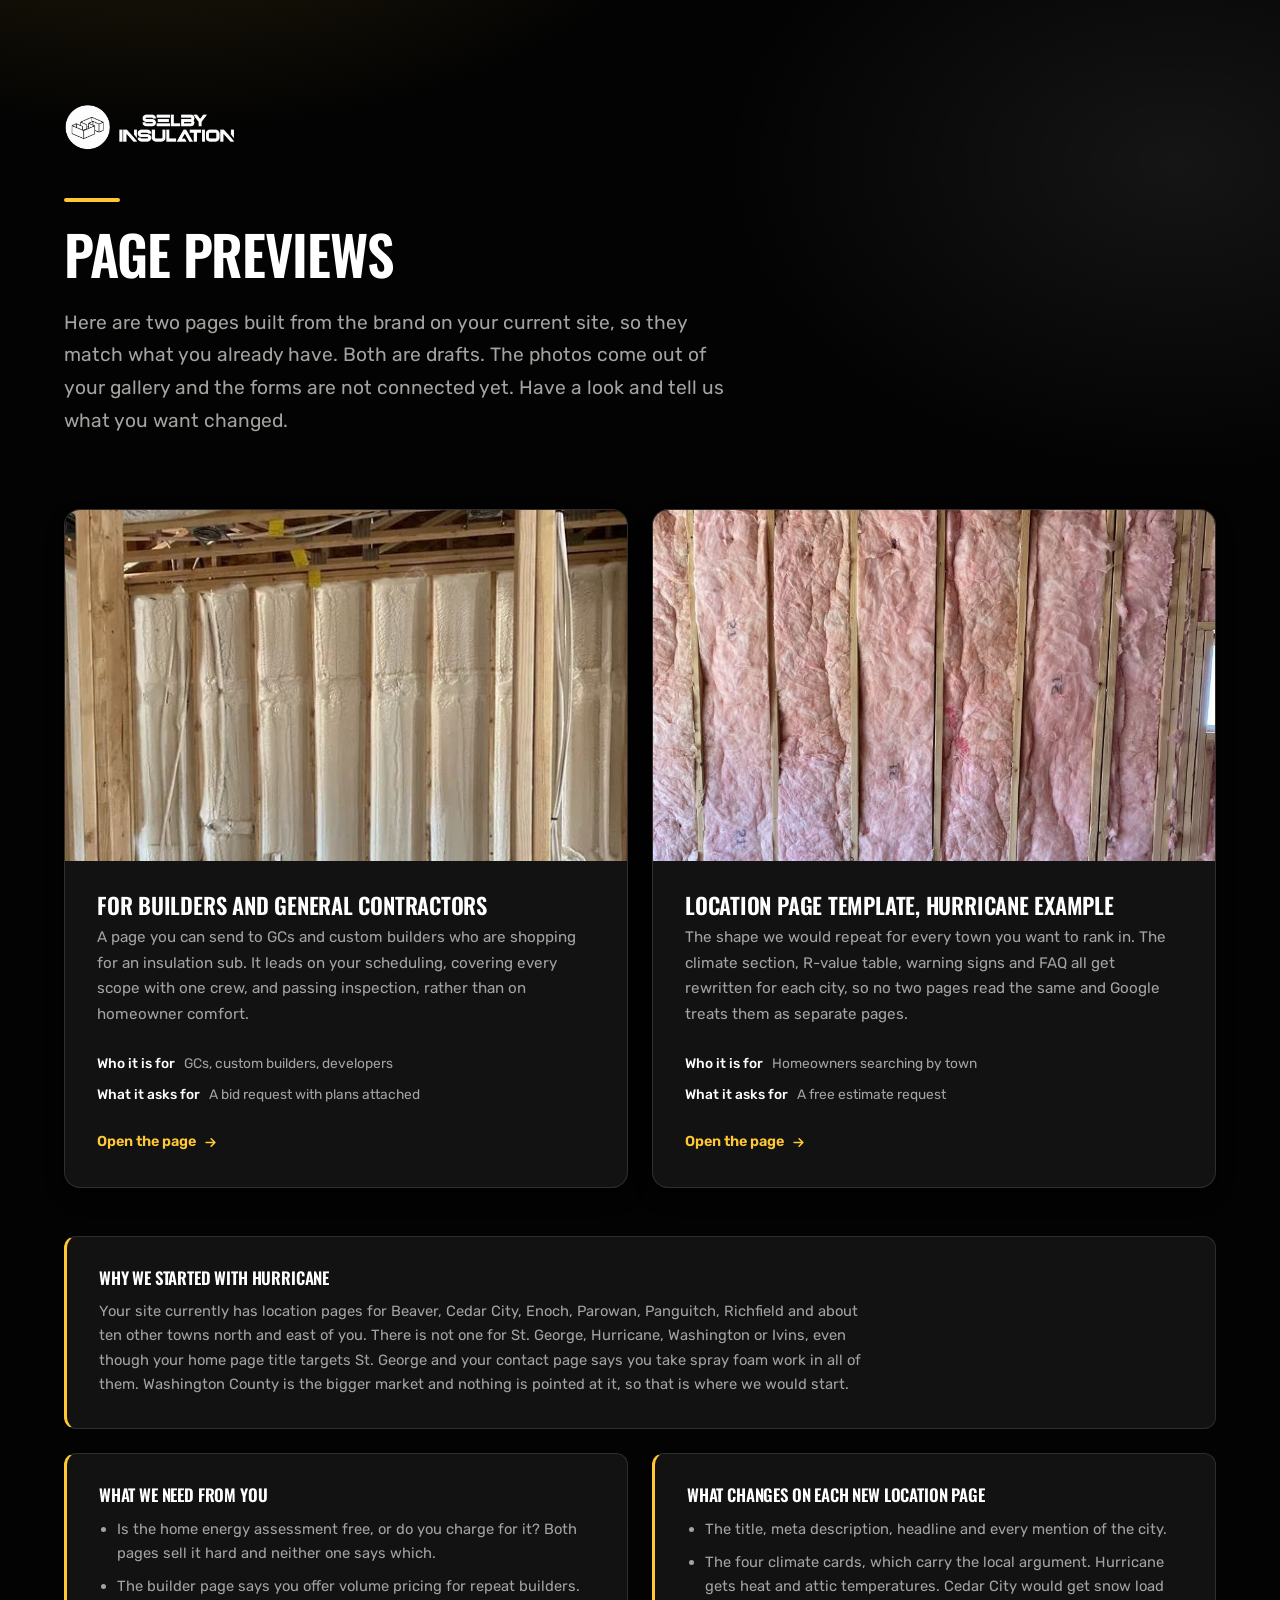
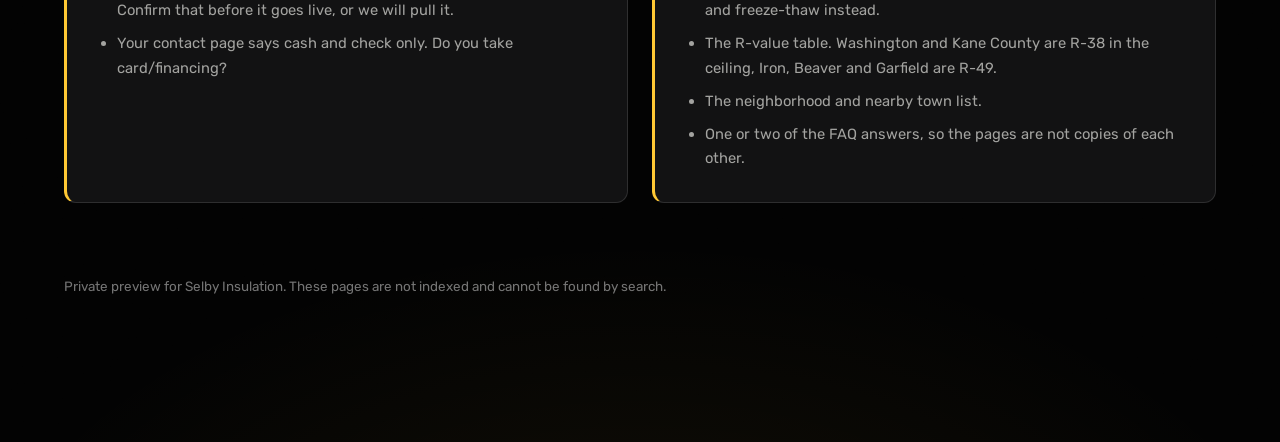
==== commit 6a25b5c6: "Trim the questions list on the preview hub Co-Authored-By: Claude Opus 5 (1M context) <noreply@anthr" ====
--- a/index.html
+++ b/index.html
@@ -119,14 +119,9 @@
         <ul>
           <li>Is the home energy assessment free, or do you charge for it? Both pages sell it hard and
             neither one says which.</li>
-          <li>Check the Hurricane neighborhood list (Sky Mountain, Dixie Springs, Sand Hollow, Anasazi
-            Hills) against where you actually take work.</li>
           <li>The builder page says you offer volume pricing for repeat builders. Confirm that before
             it goes live, or we will pull it.</li>
-          <li>Both footers say St. George. Your current site lists Cedar City. Tell us which address
-            you want on these.</li>
-          <li>Your contact page says cash and check only. That will cost you builder work, so let us
-            know if cards or financing are coming.</li>
+          <li>Your contact page says cash and check only. Do you take card/financing?</li>
         </ul>
       </div>
       <div class="note">
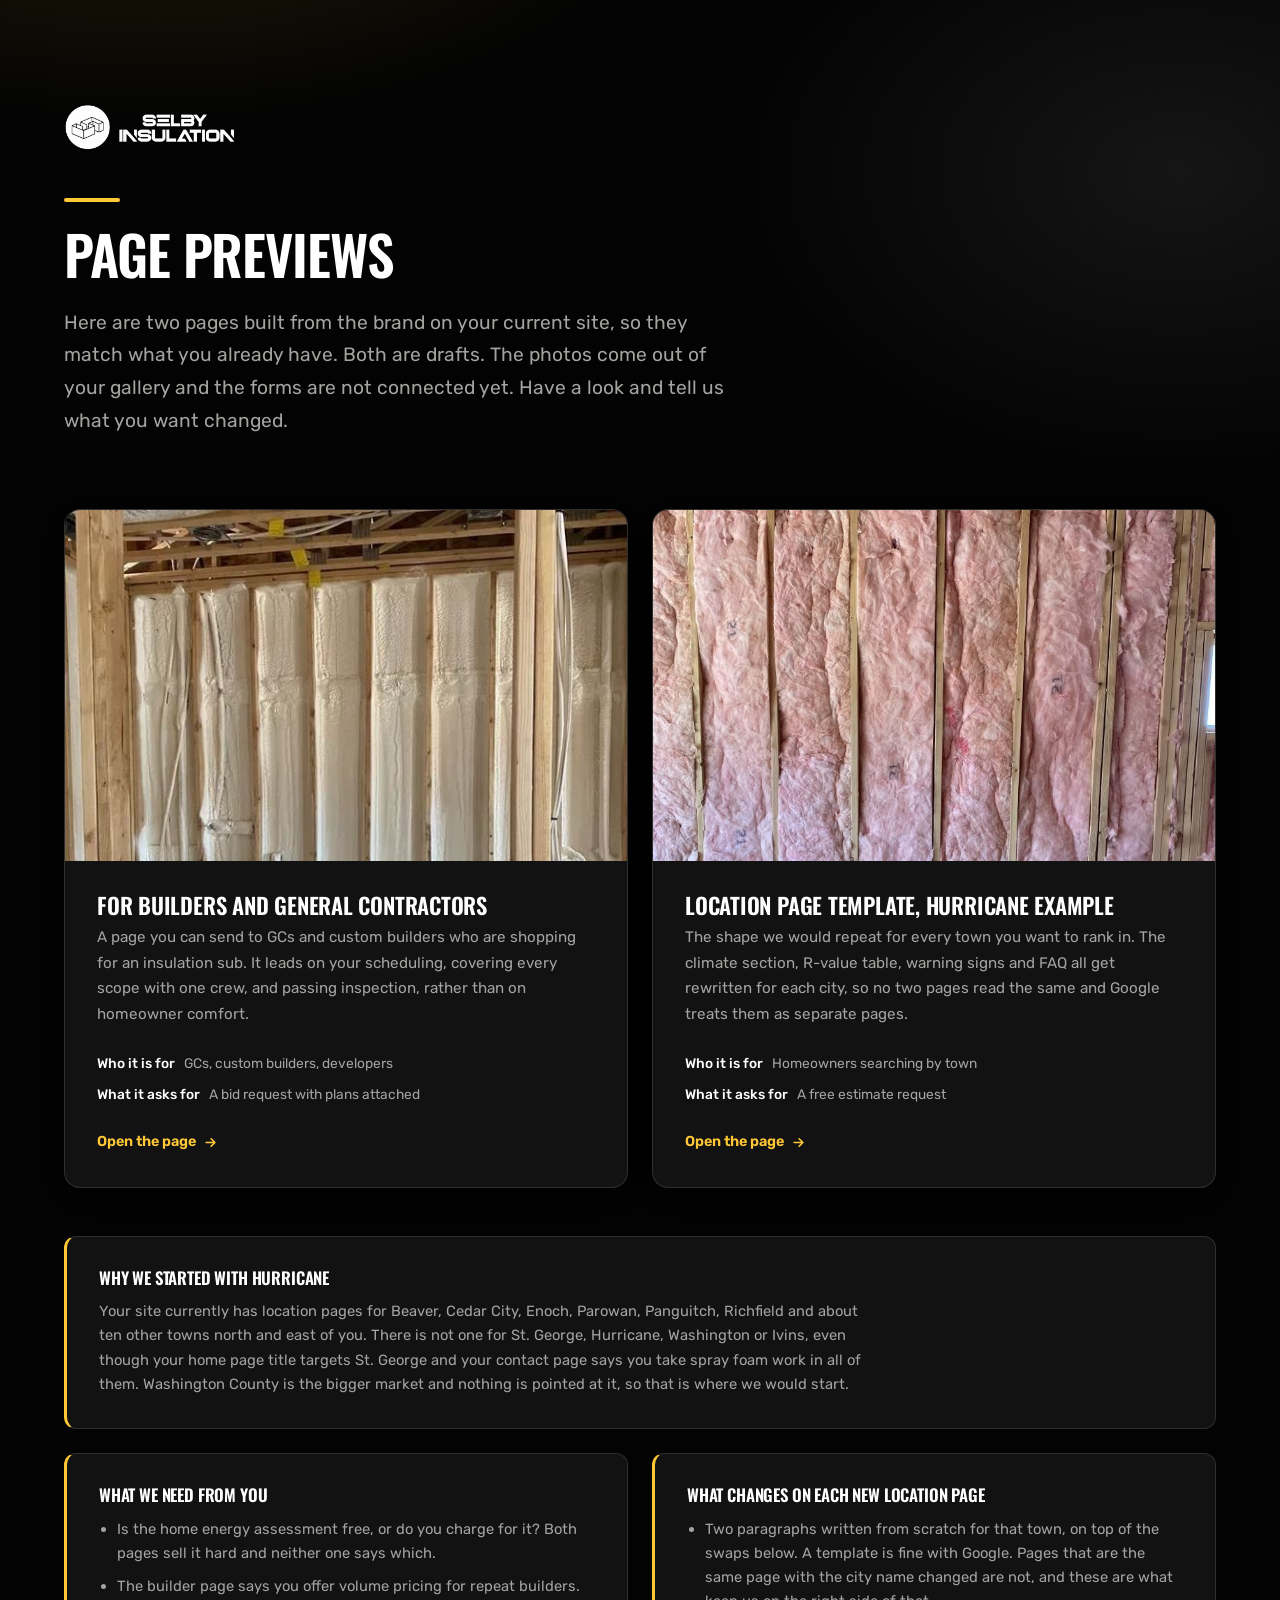
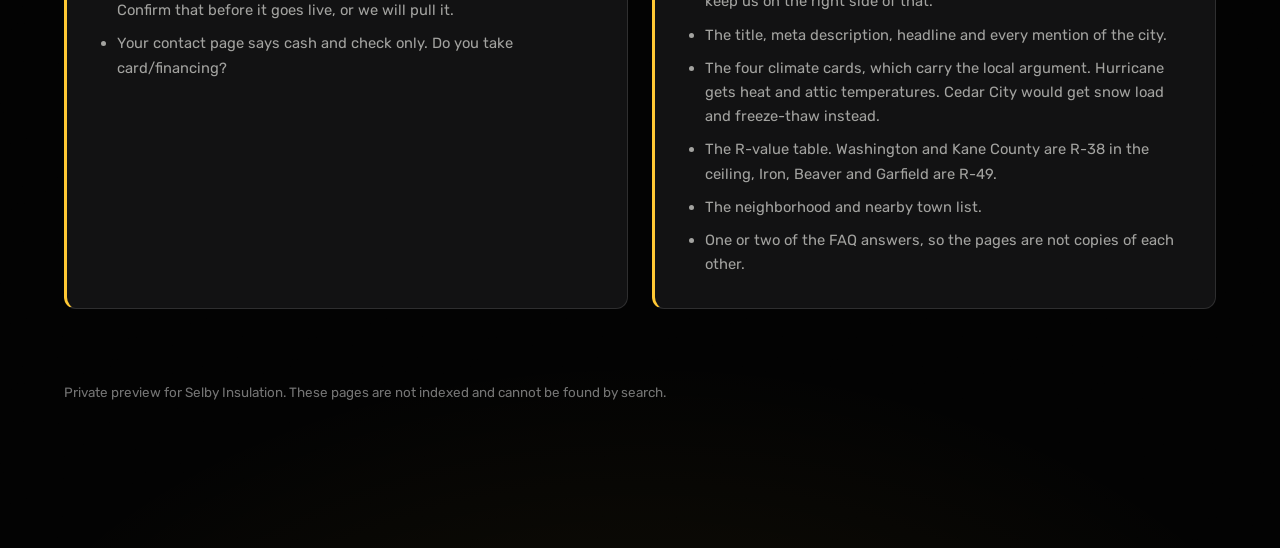
==== commit bf2acb46: "Add the custom-paragraphs-per-town bullet to the location template notes Co-Authored-By: Claude Opus" ====
--- a/index.html
+++ b/index.html
@@ -127,6 +127,9 @@
       <div class="note">
         <h3>What changes on each new location page</h3>
         <ul>
+          <li>Two paragraphs written from scratch for that town, on top of the swaps below. A template
+            is fine with Google. Pages that are the same page with the city name changed are not, and
+            these are what keep us on the right side of that.</li>
           <li>The title, meta description, headline and every mention of the city.</li>
           <li>The four climate cards, which carry the local argument. Hurricane gets heat and attic
             temperatures. Cedar City would get snow load and freeze-thaw instead.</li>
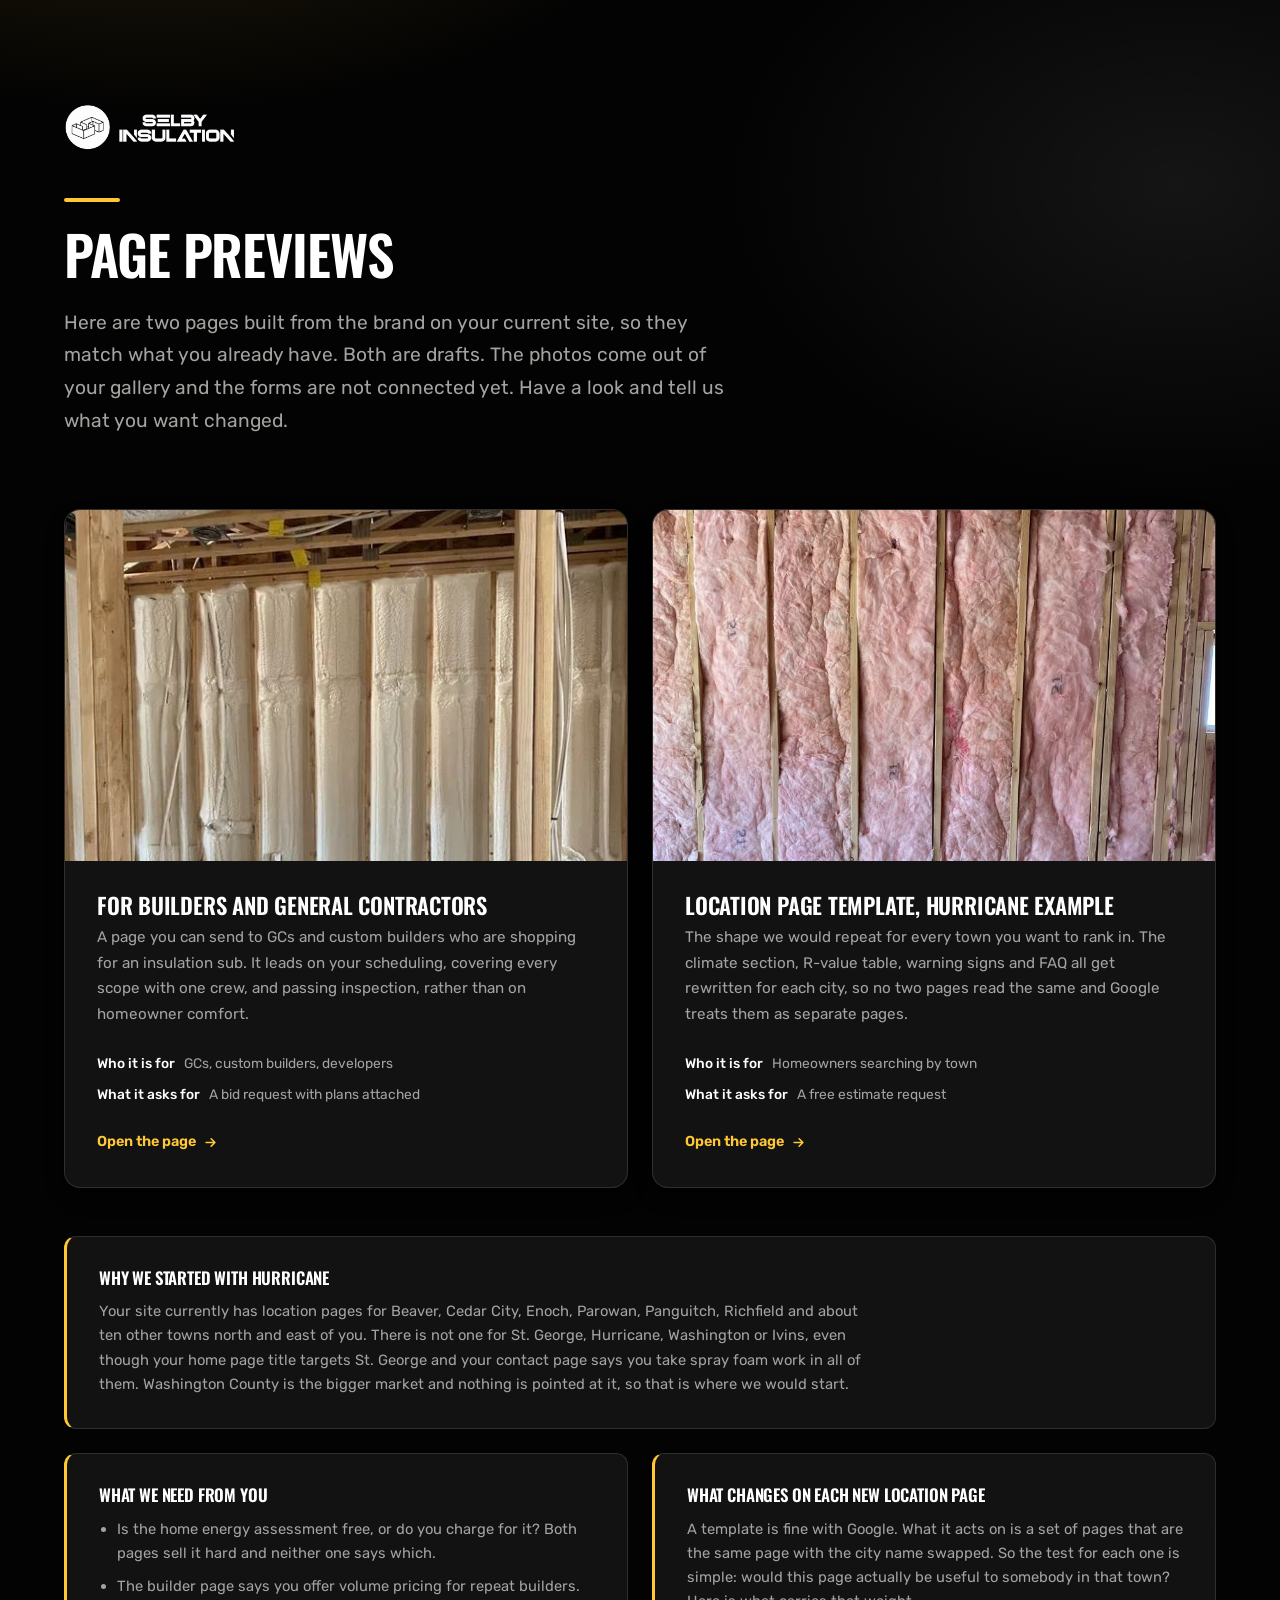
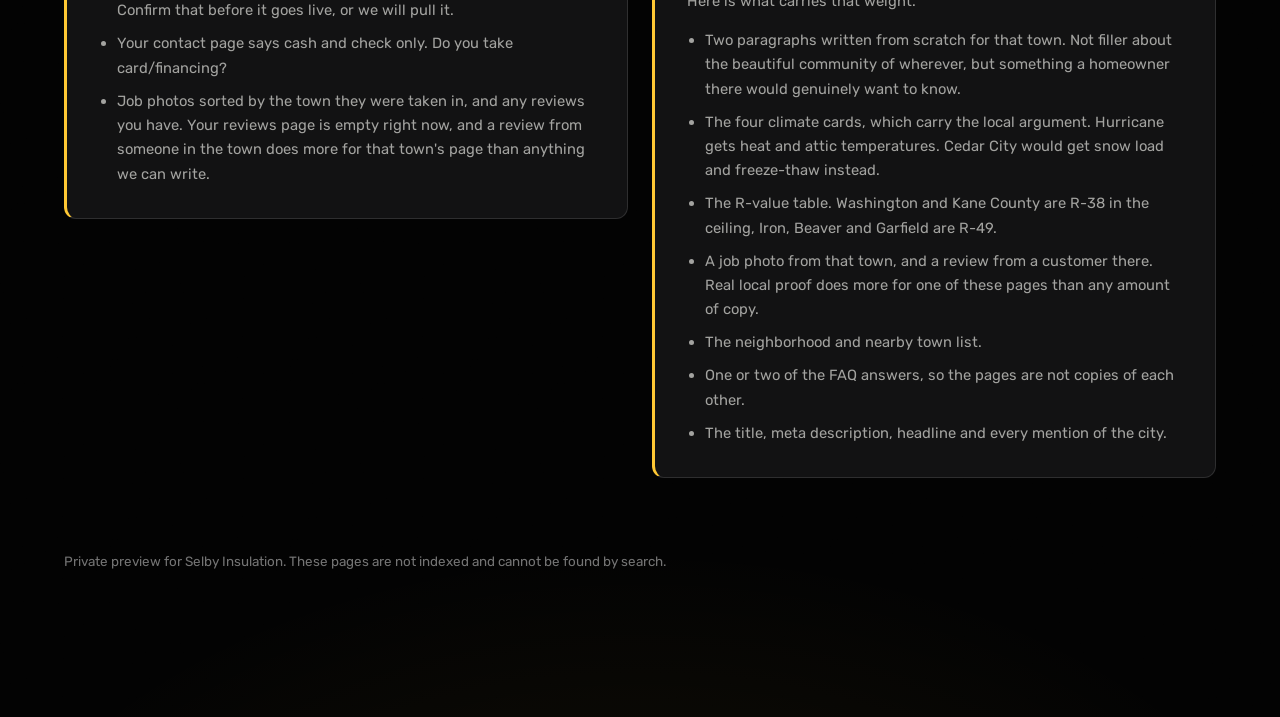
==== commit ceb9ad92: "Reframe the location-template note around usefulness per town, not a custom-copy quota Co-Authored-B" ====
--- a/index.html
+++ b/index.html
@@ -113,7 +113,7 @@
         market and nothing is pointed at it, so that is where we would start.</p>
     </div>
 
-    <div class="grid g2-lg" style="margin-top:var(--s3);">
+    <div class="grid g2-lg" style="margin-top:var(--s3); align-items:start;">
       <div class="note">
         <h3>What we need from you</h3>
         <ul>
@@ -122,21 +122,28 @@
           <li>The builder page says you offer volume pricing for repeat builders. Confirm that before
             it goes live, or we will pull it.</li>
           <li>Your contact page says cash and check only. Do you take card/financing?</li>
+          <li>Job photos sorted by the town they were taken in, and any reviews you have. Your reviews
+            page is empty right now, and a review from someone in the town does more for that town's
+            page than anything we can write.</li>
         </ul>
       </div>
       <div class="note">
         <h3>What changes on each new location page</h3>
+        <p style="margin:0 0 .9rem;">A template is fine with Google. What it acts on is a set of pages
+          that are the same page with the city name swapped. So the test for each one is simple: would
+          this page actually be useful to somebody in that town? Here is what carries that weight.</p>
         <ul>
-          <li>Two paragraphs written from scratch for that town, on top of the swaps below. A template
-            is fine with Google. Pages that are the same page with the city name changed are not, and
-            these are what keep us on the right side of that.</li>
-          <li>The title, meta description, headline and every mention of the city.</li>
+          <li>Two paragraphs written from scratch for that town. Not filler about the beautiful
+            community of wherever, but something a homeowner there would genuinely want to know.</li>
           <li>The four climate cards, which carry the local argument. Hurricane gets heat and attic
             temperatures. Cedar City would get snow load and freeze-thaw instead.</li>
           <li>The R-value table. Washington and Kane County are R-38 in the ceiling, Iron, Beaver and
             Garfield are R-49.</li>
+          <li>A job photo from that town, and a review from a customer there. Real local proof does
+            more for one of these pages than any amount of copy.</li>
           <li>The neighborhood and nearby town list.</li>
           <li>One or two of the FAQ answers, so the pages are not copies of each other.</li>
+          <li>The title, meta description, headline and every mention of the city.</li>
         </ul>
       </div>
     </div>
